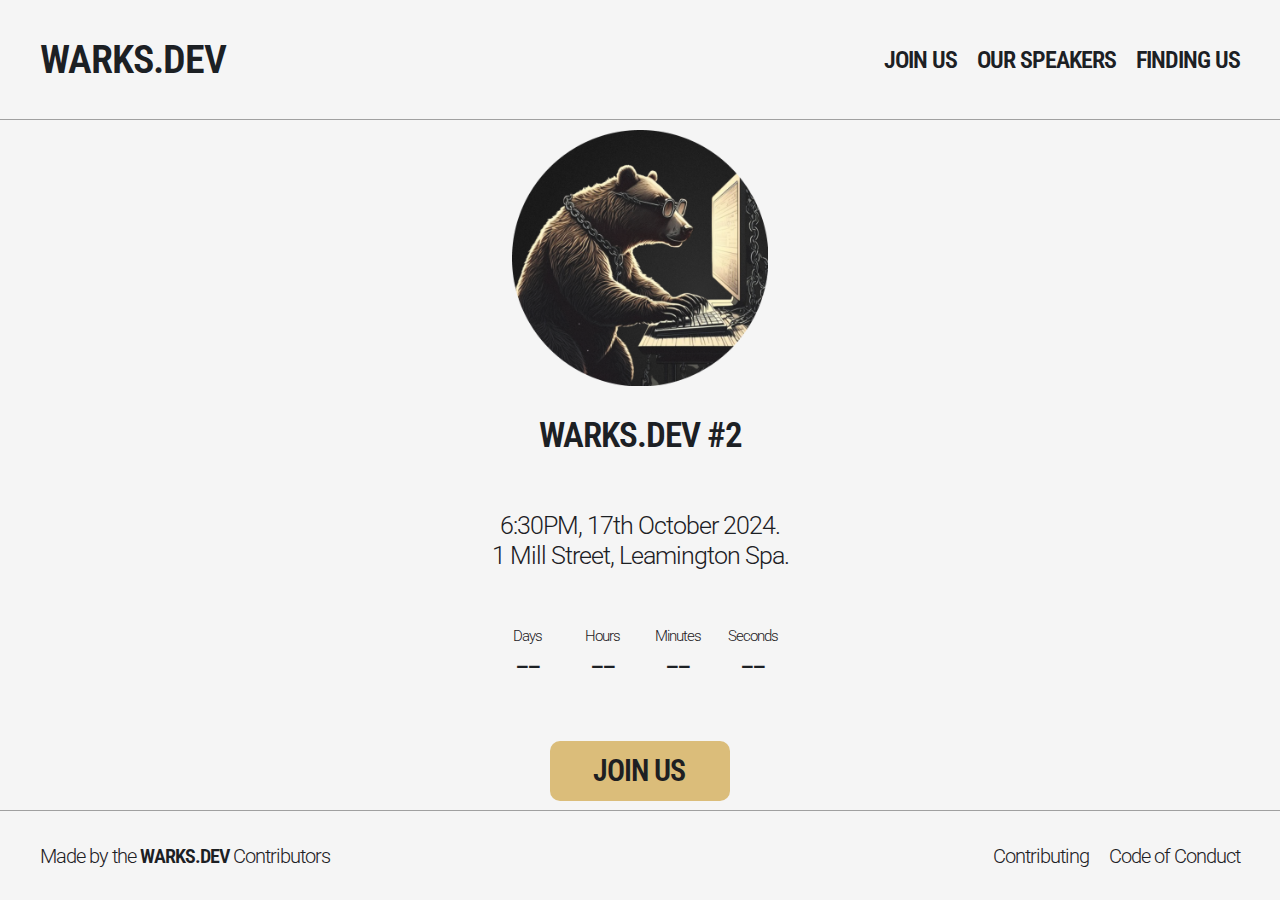
==== index.html @ 8a3500fb "Initial pages" ====
<!DOCTYPE html>
<html lang="en">
<head>
    <meta charset="UTF-8">
    <meta name="viewport" content="width=device-width, initial-scale=1.0">
    <title>WARKS.DEV</title>
    <link href="css/index.css" rel="stylesheet">
    <script defer src="js/index.js"></script>
</head>
<body>
    <header>
        WARKS.DEV
        <nav>
            <a href="/">Join Us</a>
            <a href="our-speakers">Our Speakers</a>
            <a href="finding-us">Finding Us</a>
        </nav>
    </header>
    <main>
        <article>
            <img alt="" id="logo" src="img/logo.png">
            <h1>WARKS.DEV #2</h1>
            <p>
                6:30PM, 17th October 2024.<br>
                1 Mill Street, Leamington Spa.
            </p>
            <section data-date="October 17, 2024 18:30:00" id="countdown">
                <dl>
                    <dt>Days</dt>
                    <dd id="days">--</dd>
                </dl>
                <dl>
                    <dt>Hours</dt>
                    <dd id="hours">--</dd>
                </dl>
                <dl>
                    <dt>Minutes</dt>
                    <dd id="minutes">--</dd>
                </dl>
                <dl>
                    <dt>Seconds</dt>
                    <dd id="seconds">--</dd>
                </dl>   
            </section>
            <a href="https://www.meetup.com/warks-dev/events/303197085" id="rsvp">Join Us</a>
        </article>
    </main>
    <footer>
        <nav>
            <a href="https://github.com/warks-dev">Contributing</a>
            <a href="code-of-conduct">Code of Conduct</a>
        </nav>
        <span>Made by the <em>WARKS.DEV</em> Contributors</span>
    </footer>
</body>
</html>
---- css/index.css ----
@import url('site.css');

#countdown,
#countdown dl {
  display: flex;
}

#countdown {
  flex-direction: row;
  gap: 15px;
  margin-bottom: 60px;
}

#countdown,
article {
  justify-content: center;
}

#countdown dl {
  flex-direction: column;
  width: 60px
}

#countdown dt {
  font-size: 15px;
}

#countdown dd {
  font-size: 45px;
}

#countdown dd,
#countdown dt,
article h2,
article p {
  text-align: center;
}

#logo {
  width: 256px;
}

#rsvp {
  background-color: rgb(219, 189, 122);
  border-radius: 10px;
  border-style: none;
  color: rgb(30, 31, 34);
  display: inline-block;
  font-family: 'Roboto Condensed', sans-serif;
  font-size: 30px;
  font-weight: 600;
  padding: 15px;
  padding-left: 43px;
  padding-right: 45px;
  text-align: center;
  text-decoration: none;
  text-transform: uppercase;
  width: fit-content;
}

#rsvp:hover {
  background-color: rgb(30, 31, 34);
  color: rgb(255, 255, 255);
}

article {
  align-items: center;
  font-size: 25px;
}
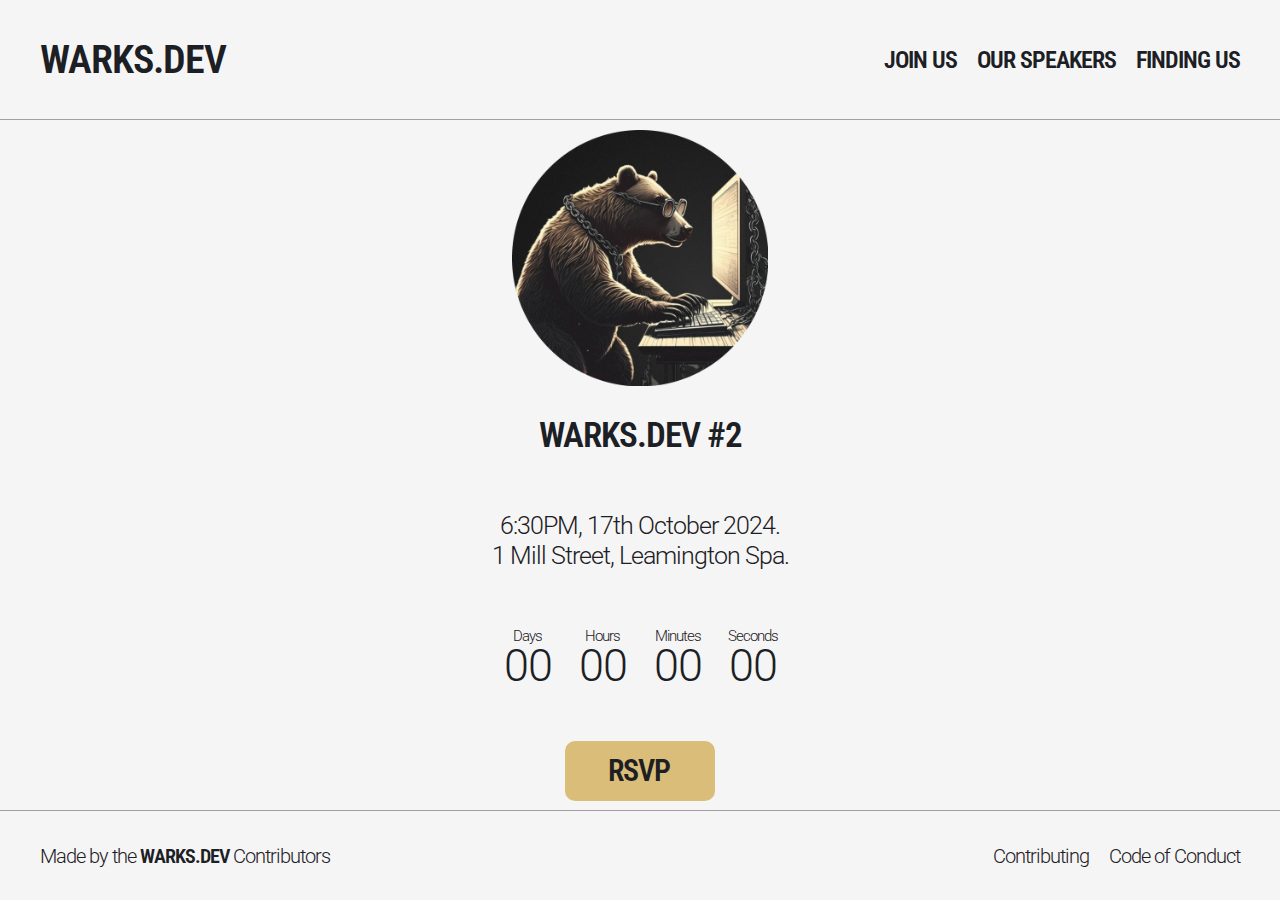
==== commit 25969cf8: "Initial pages" ====
--- a/index.html
+++ b/index.html
@@ -24,7 +24,7 @@
                 6:30PM, 17th October 2024.<br>
                 1 Mill Street, Leamington Spa.
             </p>
-            <section data-date="October 17, 2024 18:30:00" id="countdown">
+            <section data-utc-date-time="October 17, 2024 17:30:00" id="countdown">
                 <dl>
                     <dt>Days</dt>
                     <dd id="days">--</dd>
@@ -42,7 +42,7 @@
                     <dd id="seconds">--</dd>
                 </dl>   
             </section>
-            <a href="https://www.meetup.com/warks-dev/events/303197085" id="rsvp">Join Us</a>
+            <a href="https://www.meetup.com/warks-dev/events/303197085" id="rsvp">RSVP</a>
         </article>
     </main>
     <footer>
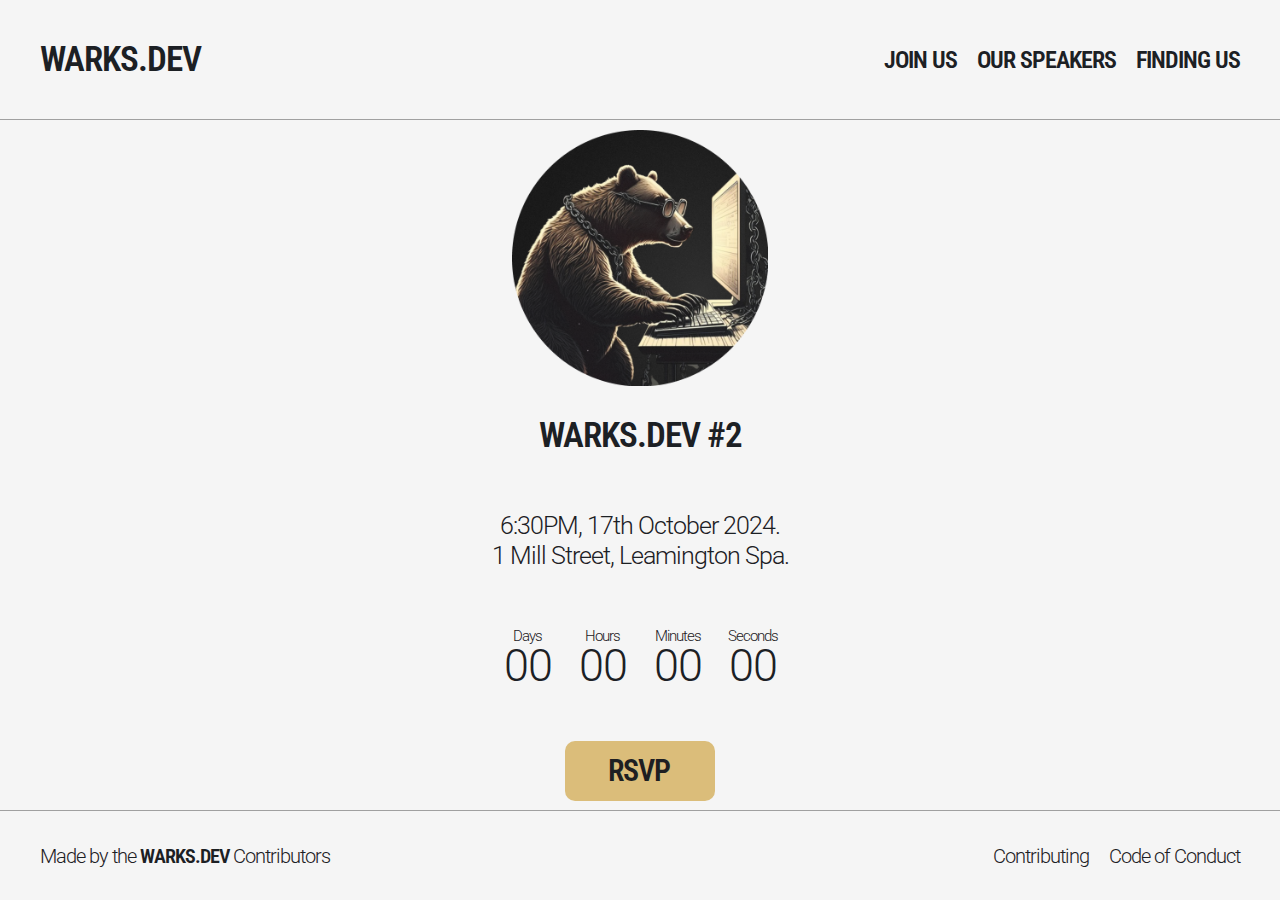
==== commit 54cbbd95: "Add initial pages" ====
--- a/index.html
+++ b/index.html
@@ -1,16 +1,23 @@
+<!--
+Copyright WARKS.DEV Contributors.
+SPDX-License-Identifier: MIT
+-->
 <!DOCTYPE html>
 <html lang="en">
 <head>
     <meta charset="UTF-8">
     <meta name="viewport" content="width=device-width, initial-scale=1.0">
-    <title>WARKS.DEV</title>
+    <meta name="description" content="Join WARKS.DEV #2, a developer event happening on 17th October 2024 at 1 Mill Street, Leamington Spa. RSVP now and connect with the tech community.">
+    <meta name="keywords" content="WARKS.DEV, developer event, tech event, Leamington Spa, meetup, networking">
+    <meta name="author" content="WARKS.DEV Contributors">
+    <title>WARKS.DEV #2 - October 17, 2024</title>
     <link href="css/index.css" rel="stylesheet">
     <script defer src="js/index.js"></script>
 </head>
 <body>
     <header>
-        WARKS.DEV
-        <nav>
+        <h1>WARKS.DEV</h1>
+        <nav aria-label="Main navigation">
             <a href="/">Join Us</a>
             <a href="our-speakers">Our Speakers</a>
             <a href="finding-us">Finding Us</a>
@@ -24,7 +31,7 @@
                 6:30PM, 17th October 2024.<br>
                 1 Mill Street, Leamington Spa.
             </p>
-            <section data-utc-date-time="October 17, 2024 17:30:00" id="countdown">
+            <section data-utc-date-time="October 17, 2024 17:30:00" id="countdown" aria-labelledby="countdown-heading">
                 <dl>
                     <dt>Days</dt>
                     <dd id="days">--</dd>
@@ -46,11 +53,11 @@
         </article>
     </main>
     <footer>
-        <nav>
+        <nav aria-label="Footer navigation">
             <a href="https://github.com/warks-dev">Contributing</a>
             <a href="code-of-conduct">Code of Conduct</a>
         </nav>
         <span>Made by the <em>WARKS.DEV</em> Contributors</span>
     </footer>
 </body>
-</html>+</html>
--- a/css/index.css
+++ b/css/index.css
@@ -1,3 +1,8 @@
+/*
+Copyright WARKS.DEV Contributors.
+SPDX-License-Identifier: MIT
+*/
+
 @import url('site.css');
 
 #countdown,
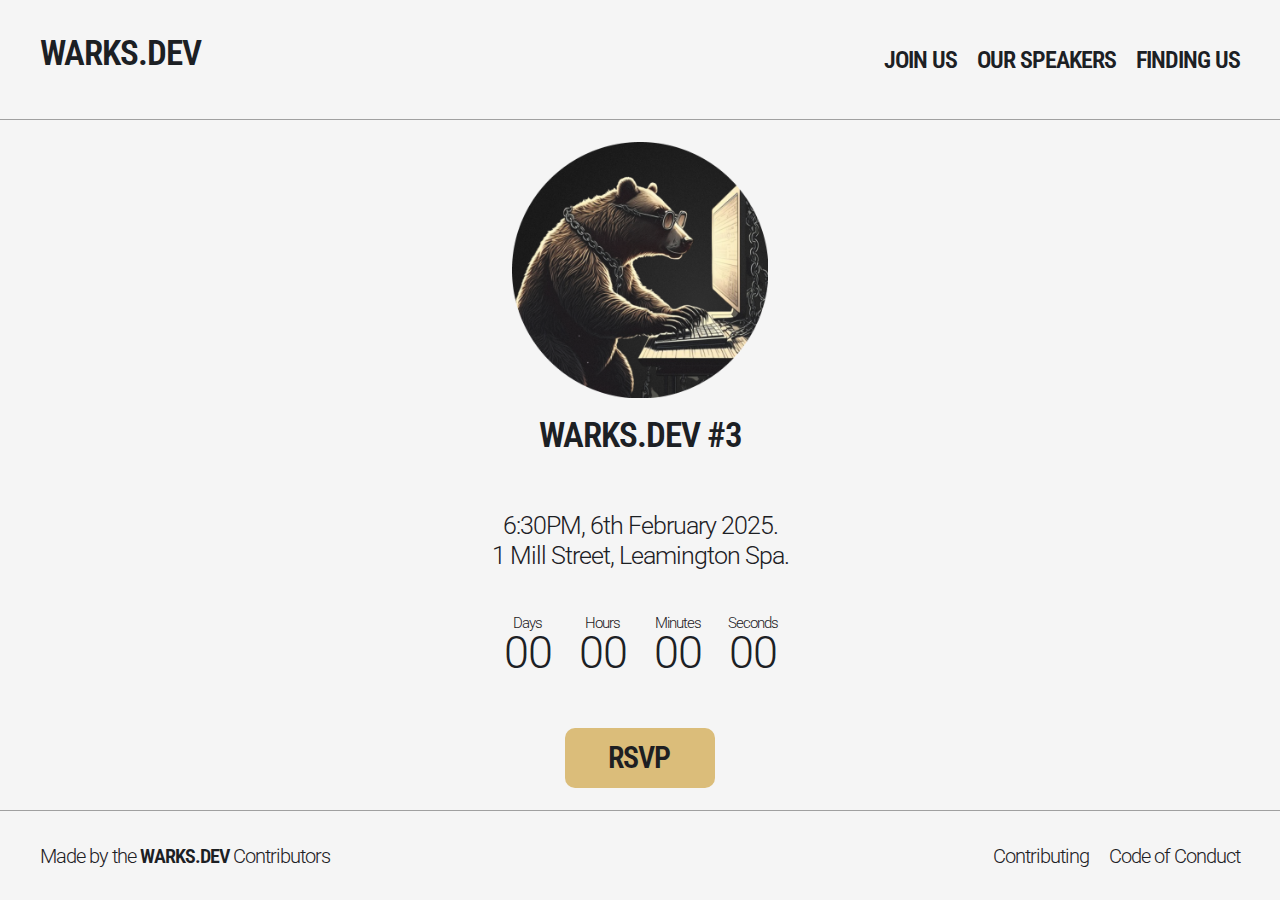
==== commit e2cf37d3: "Update for WARKS.DEV #3" ====
--- a/index.html
+++ b/index.html
@@ -10,7 +10,7 @@
     <meta name="description" content="Join WARKS.DEV #2, a developer event happening on 17th October 2024 at 1 Mill Street, Leamington Spa. RSVP now and connect with the tech community.">
     <meta name="keywords" content="WARKS.DEV, developer event, tech event, Leamington Spa, meetup, networking">
     <meta name="author" content="WARKS.DEV Contributors">
-    <title>WARKS.DEV #2 - October 17, 2024</title>
+    <title>WARKS.DEV #3 - February 6, 2025</title>
     <link href="css/index.css" rel="stylesheet">
     <script defer src="js/index.js"></script>
 </head>
@@ -26,12 +26,12 @@
     <main>
         <article>
             <img alt="" id="logo" src="img/logo.png">
-            <h1>WARKS.DEV #2</h1>
+            <h1>WARKS.DEV #3</h1>
             <p>
-                6:30PM, 17th October 2024.<br>
+                6:30PM, 6th February 2025.<br>
                 1 Mill Street, Leamington Spa.
             </p>
-            <section data-utc-date-time="October 17, 2024 17:30:00" id="countdown" aria-labelledby="countdown-heading">
+            <section data-utc-date-time="February 6, 2025 18:30:00" id="countdown" aria-labelledby="countdown-heading">
                 <dl>
                     <dt>Days</dt>
                     <dd id="days">--</dd>
@@ -49,7 +49,7 @@
                     <dd id="seconds">--</dd>
                 </dl>   
             </section>
-            <a href="https://www.meetup.com/warks-dev/events/303197085" id="rsvp">RSVP</a>
+            <a href="https://www.meetup.com/warks-dev/events/305704179" id="rsvp">RSVP</a>
         </article>
     </main>
     <footer>
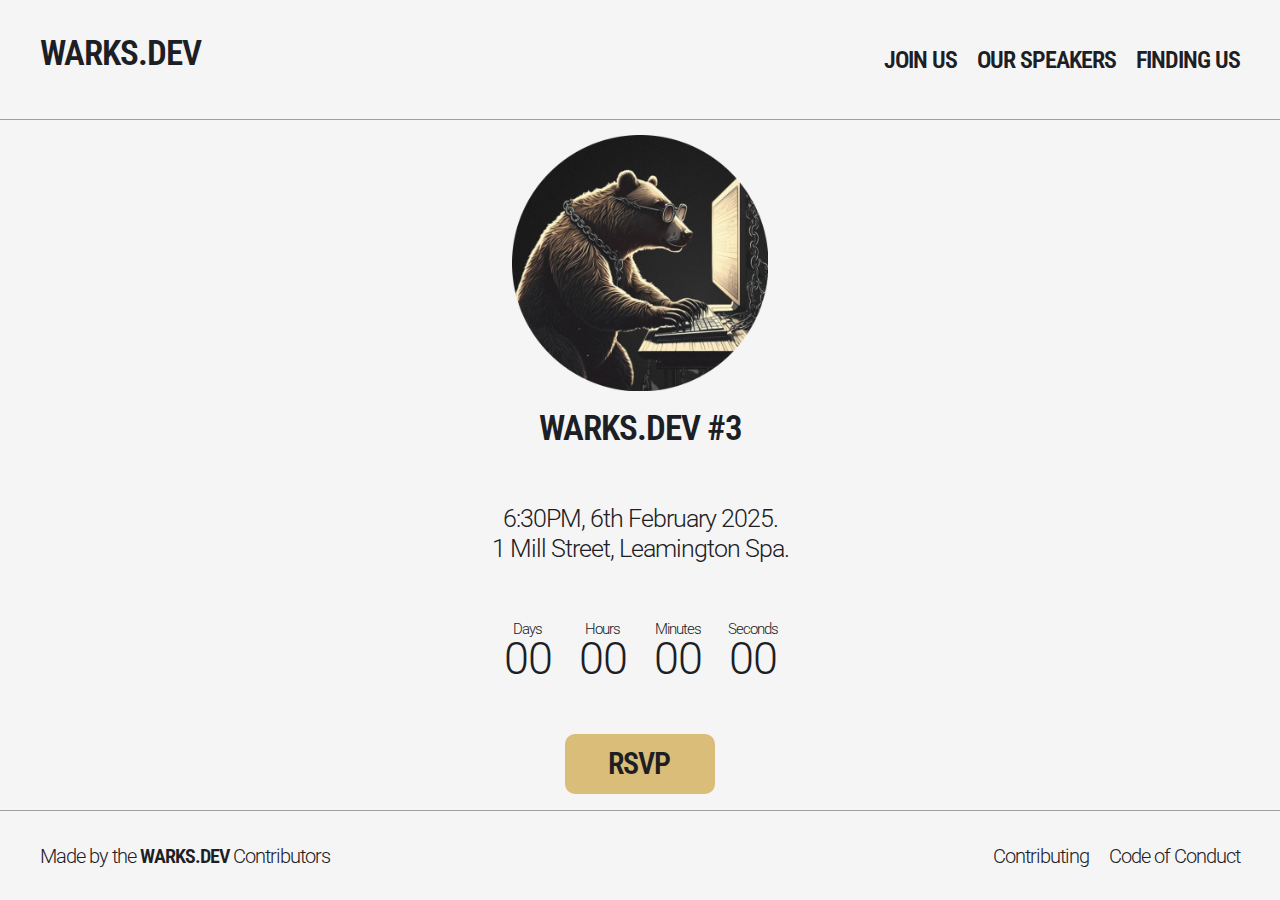
==== commit f684b6c3: "Minor display fixes" ====
--- a/index.html
+++ b/index.html
@@ -50,6 +50,7 @@
                 </dl>   
             </section>
             <a href="https://www.meetup.com/warks-dev/events/305704179" id="rsvp">RSVP</a>
+            &nbsp;<br>
         </article>
     </main>
     <footer>
--- a/css/index.css
+++ b/css/index.css
@@ -16,8 +16,7 @@
   margin-bottom: 60px;
 }
 
-#countdown,
-article {
+#countdown {
   justify-content: center;
 }
 
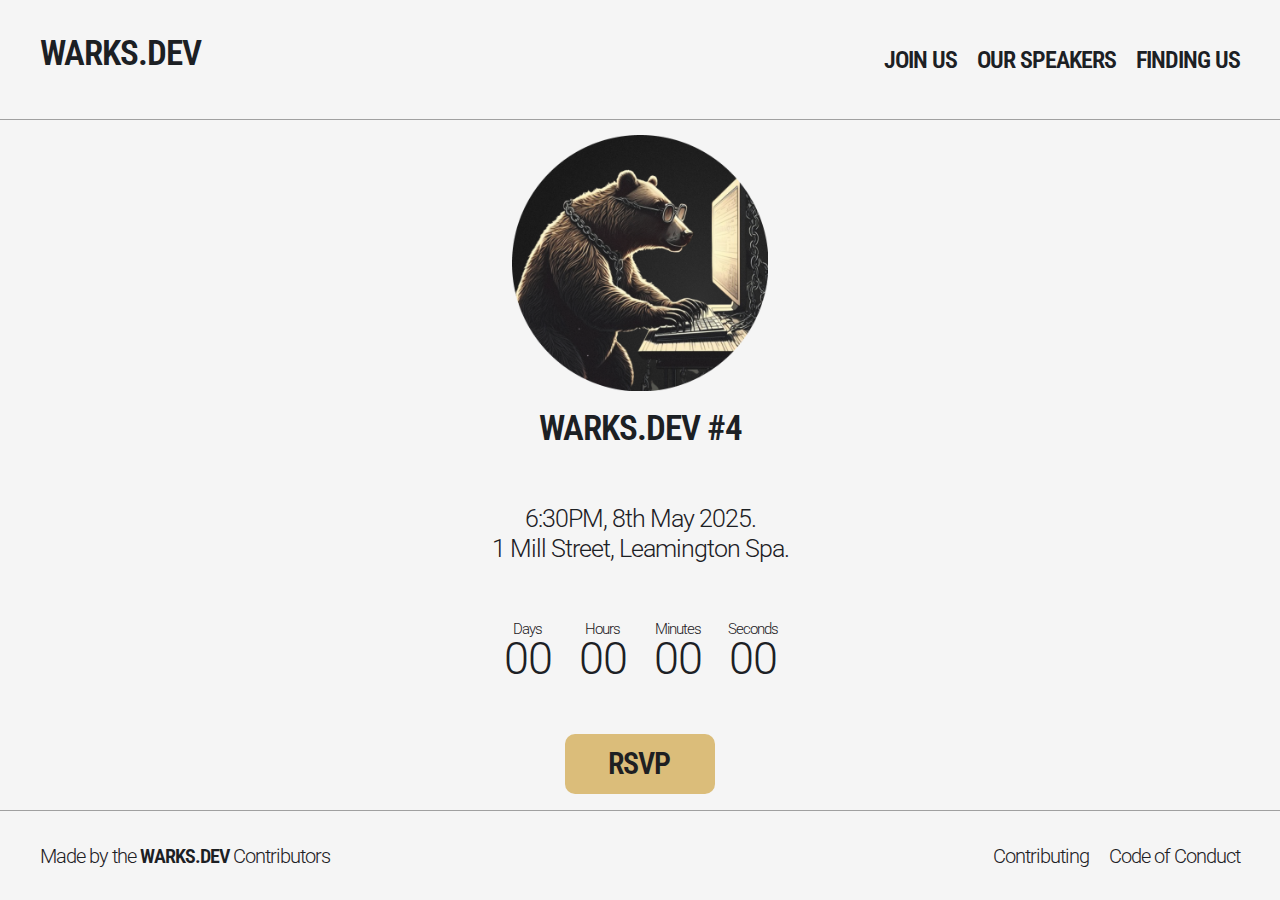
==== commit 266f1cb0: "Update for WARKS.DEV #4" ====
--- a/index.html
+++ b/index.html
@@ -7,10 +7,10 @@
 <head>
     <meta charset="UTF-8">
     <meta name="viewport" content="width=device-width, initial-scale=1.0">
-    <meta name="description" content="Join WARKS.DEV #2, a developer event happening on 17th October 2024 at 1 Mill Street, Leamington Spa. RSVP now and connect with the tech community.">
+    <meta name="description" content="Join WARKS.DEV #4, a developer event happening on 8th May 2025 at 1 Mill Street, Leamington Spa. RSVP now and connect with the tech community.">
     <meta name="keywords" content="WARKS.DEV, developer event, tech event, Leamington Spa, meetup, networking">
     <meta name="author" content="WARKS.DEV Contributors">
-    <title>WARKS.DEV #3 - February 6, 2025</title>
+    <title>WARKS.DEV #4 - May 8, 2025</title>
     <link href="css/index.css" rel="stylesheet">
     <script defer src="js/index.js"></script>
 </head>
@@ -26,12 +26,12 @@
     <main>
         <article>
             <img alt="" id="logo" src="img/logo.png">
-            <h1>WARKS.DEV #3</h1>
+            <h1>WARKS.DEV #4</h1>
             <p>
-                6:30PM, 6th February 2025.<br>
+                6:30PM, 8th May 2025.<br>
                 1 Mill Street, Leamington Spa.
             </p>
-            <section data-utc-date-time="February 6, 2025 18:30:00" id="countdown" aria-labelledby="countdown-heading">
+            <section data-utc-date-time="May 8, 2025 15:30:00" id="countdown" aria-labelledby="countdown-heading">
                 <dl>
                     <dt>Days</dt>
                     <dd id="days">--</dd>
@@ -49,7 +49,7 @@
                     <dd id="seconds">--</dd>
                 </dl>   
             </section>
-            <a href="https://www.meetup.com/warks-dev/events/305704179" id="rsvp">RSVP</a>
+            <a href="https://www.meetup.com/warks-dev/events/307273312" id="rsvp">RSVP</a>
             &nbsp;<br>
         </article>
     </main>
